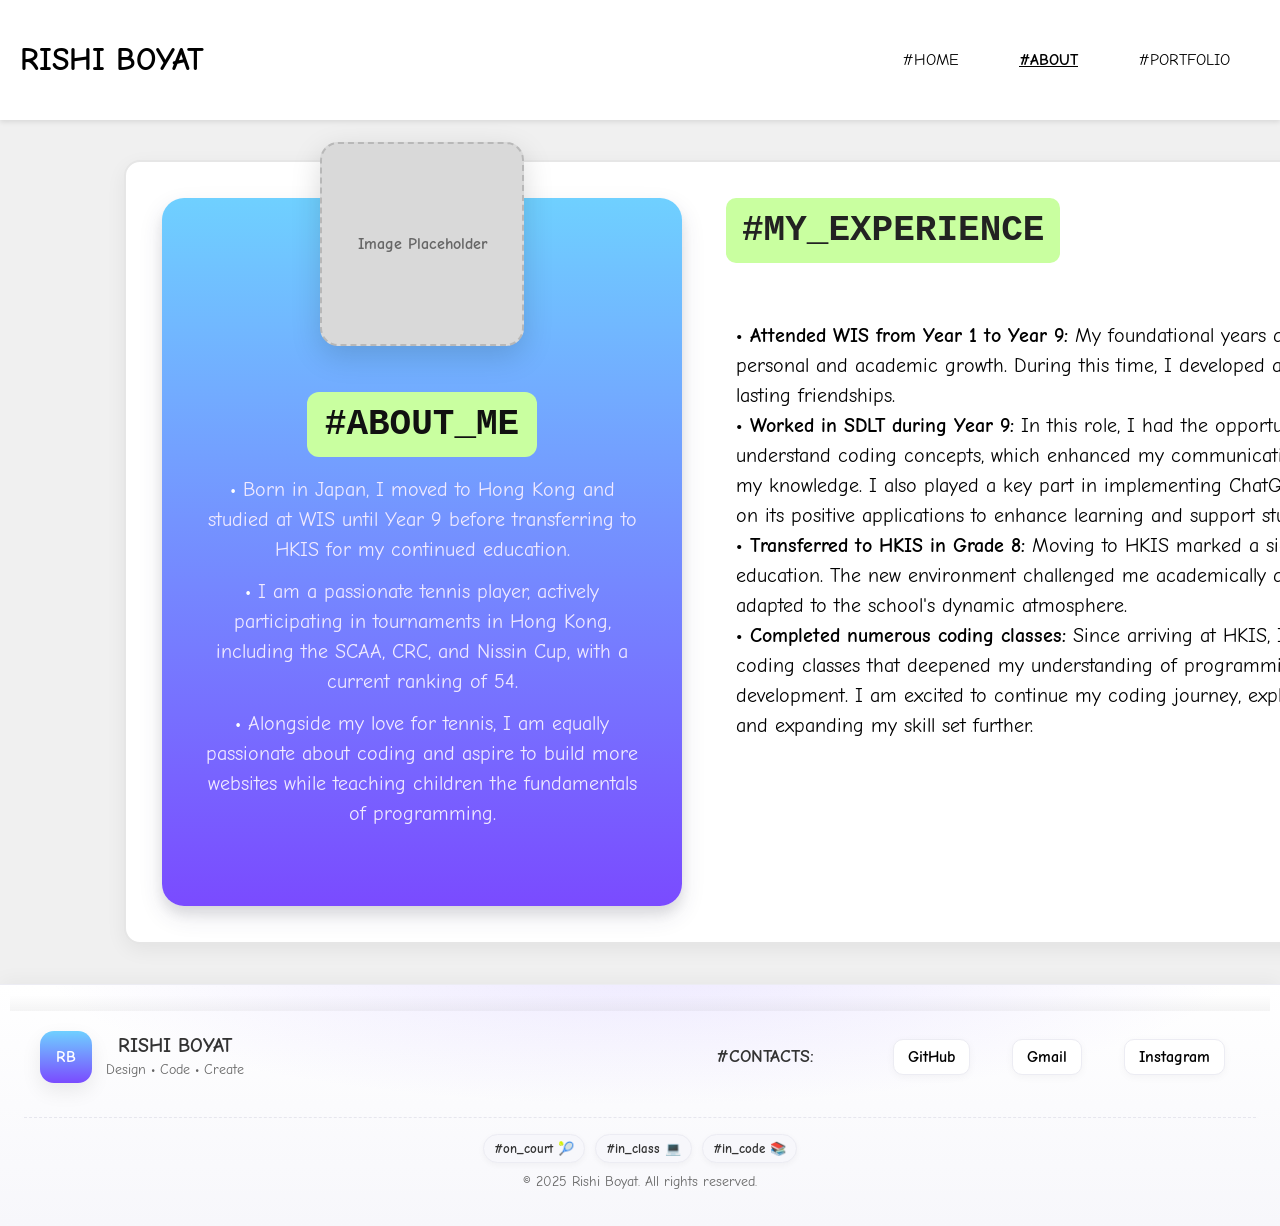
==== about.html @ 4d565f93 "First Change" ====
<!DOCTYPE html>
<html lang="en">
<head>
    <meta charset="UTF-8">
    <meta name="viewport" content="width=device-width, initial-scale=1.0">
    <title>#ABOUT</title>
    <link rel="stylesheet" href="style.css">
</head>
<style>
/* Full-width wrapper but with comfortable side padding */
.about-wrap.wide{
  width: 100%;
  margin: 40px 0;
  padding: 0 24px; /* space from the viewport edges */
}

/* Big box remains, now stretches full width */
.about-box{
  background: #ffffff;
  border: 2px solid #e6e6e6;
  border-radius: 16px;
  padding: 36px;
  box-shadow: 0 6px 20px rgba(0,0,0,.06);
  margin-right: 100px;
  width: 1400px;
  margin-left: 100px;
}

/* Wider grid so both columns are big and eye-catching */
.about-grid.wide{
  display: grid;
  grid-template-columns: minmax(380px, 520px) 1fr; /* larger about card, flexible right column */
  gap: 44px; /* generous gap between columns */
  align-items: start;
}

@media (max-width: 1100px){
  .about-grid.wide{
    grid-template-columns: 1fr; /* stack on small screens */
    gap: 28px;
  }
}

/* About card scales up inside the full-width layout */
.about-card{
  position: relative;
  background: linear-gradient(180deg, #6fd0ff, #7a4bff);
  color: #fff;
  border-radius: 22px;
  padding: 120px 28px 28px; /* more breathing room */
  box-shadow: 0 10px 25px rgba(50,50,93,.12), 0 8px 12px rgba(0,0,0,.08);
  min-height: 560px;
  text-align: center;
  font-family: 'Comic Neue', sans-serif;
}

.about-avatar{
  position: absolute;
  top: -56px;
  left: 50%;
  transform: translateX(-50%);
  width: 200px;
  height: 200px;
  border-radius: 18px;
  overflow: hidden;
  background: #d9d9d9;
  border: 2px dashed rgba(0,0,0,.15);
  box-shadow: 0 10px 30px rgba(0,0,0,.15);
  display: flex;
  align-items: center;
  justify-content: center;
  color: #666;
  font-weight: 700;
}

.about-tag{
  display: inline-block;
  background: #c9ffa0;
  color: #111;
  border-radius: 12px;
  padding: 12px 18px;
  font-weight: 700;
  font-family: ui-monospace, Menlo, Consolas, monospace;
  margin-top: 74px;
}
.about-tag--big{
  font-size: 36px; /* matches/edges the experience title for impact */
}

/* Bullet text larger for readability */
.about-list{
  list-style: none;
  padding: 0 10px;
  margin: 18px 0 0;
  color: #f1eaff;
  font-size: 20px;
  line-height: 1.5;
  text-align: center;
}
.about-list li{ margin: 12px 0; }
.about-list li::before{ content: "• "; color: #fff; }

/* Experience text enlarged for comfortable reading on wide layouts */
.exp-title{
  display: inline-block;
  background: #c9ffa0;
  color: #222;
  padding: 12px 16px;
  border-radius: 10px;
  font-weight: 700;
  font-size: 36px;
  font-family: ui-monospace, Menlo, Consolas, monospace;
  margin: 0 0 16px;
  margin-bottom: 40px;
}

.exp-list{
  list-style: none;
  padding: 0 10px;
  margin: 18px 0 0;
  color: #000000;
  font-size: 20px;
  line-height: 1.5;
}

.about-text{
  max-width: 80ch; /* readable line length; remove if you want it to run full width */
}
.about-text p{
  margin: 0 0 14px;
  color: #333;
  line-height: 1.65;
  font-size: 18px;
}

/* Ensure the big box edges don’t hug the viewport on small screens */
@media (max-width: 640px){
  .about-wrap.wide{ padding: 0 14px; }
  .about-box{ padding: 22px; }
  .about-avatar{ width: 170px; height: 170px; top: -46px; }
  .about-tag--big, .exp-title{ font-size: 30px; }
  .about-text p{ font-size: 16px; }
}
</style>
<body>

<header>
    <h1>RISHI BOYAT</h1>
    <nav>
        <a href="home.html">#HOME</a>
        <a href="about.html" class="active">#ABOUT</a>
        <a href="portfolios.html">#PORTFOLIO</a>
    </nav>
</header>

<main class="about-wrap wide">
  <section class="about-box">
    <div class="about-grid wide">
      <!-- Left: about card -->
      <div class="about-card">
        <div class="about-avatar" aria-label="image placeholder">Image Placeholder</div>
        <div class="about-tag about-tag--big">#ABOUT_ME</div>
        <ul class="about-list">
          <li>Born in Japan, I moved to Hong Kong and studied at WIS until Year 9 before transferring to HKIS for my continued education.</li>
          <li>I am a passionate tennis player, actively participating in tournaments in Hong Kong, including the SCAA, CRC, and Nissin Cup, with a current ranking of 54.</li>
          <li>Alongside my love for tennis, I am equally passionate about coding and aspire to build more websites while teaching children the fundamentals of programming.</li>
        </ul>
      </div>

      <!-- Right: text block -->
      <div class="about-text">
        <h2 class="exp-title">#MY_EXPERIENCE</h2>
        <ul class="exp-list">
          <li><strong>• Attended WIS from Year 1 to Year 9:</strong> My foundational years at WIS were crucial for my personal and academic growth. During this time, I developed a love for learning and built lasting friendships.</li>
          <li><strong>• Worked in SDLT during Year 9:</strong> In this role, I had the opportunity to help parents understand coding concepts, which enhanced my communication skills and reinforced my knowledge. I also played a key part in implementing ChatGPT in the school, focusing on its positive applications to enhance learning and support students.</li>
          <li><strong>• Transferred to HKIS in Grade 8:</strong> Moving to HKIS marked a significant transition in my education. The new environment challenged me academically and socially, and I quickly adapted to the school's dynamic atmosphere.</li>
          <li><strong>• Completed numerous coding classes:</strong> Since arriving at HKIS, I have taken various coding classes that deepened my understanding of programming languages and software development. I am excited to continue my coding journey, exploring new technologies and expanding my skill set further.</li>
        </ul>
      </div>
    </div>
  </section>
</main>

<footer class="site-footer">
  <div class="footer-inner">
    <!-- Brand block -->
    <div class="footer-brand">
      <div class="brand-badge">RB</div>
      <div class="brand-meta">
        <h3>RISHI BOYAT</h3>
        <p>Design • Code • Create</p>
      </div>
    </div>

    <!-- Contacts -->
    <div class="footer-contacts">
      <h3 class="footer-title">#CONTACTS:</h3>
      <nav class="contact-links" aria-label="Social links">
        <a href="https://github.com/KingRB04122009" target="_blank" rel="noopener noreferrer">GitHub</a>
        <a href="mailto:rishi.boyat@gmail.com">Gmail</a>
        <a href="https://instagram.com/rishiboyat12" target="_blank" rel="noopener noreferrer">Instagram</a>
      </nav>
    </div>
  </div>

  <div class="footer-bottom">
    <div class="chips">
      <span class="chip">#on_court 🎾</span>
      <span class="chip">#in_class 💻</span>
      <span class="chip">#in_code 📚</span>
    </div>
    <p class="legal">© <span id="year">2025</span> Rishi Boyat. All rights reserved.</p>
  </div>

</footer>

</body>
</html>
---- style.css ----
/* Import Google Fonts */
@import url('https://fonts.googleapis.com/css2?family=Comic+Neue:wght@400;700&display=swap');

body {
    font-family: 'Comic Neue', sans-serif; /* Use Comic Neue font */
    margin: 0;
    padding: 0;
    background-color: #f0f0f0;
    color: #333;
}

header {
    display: flex; /* Use flexbox for alignment */
    justify-content: space-between; /* Space between elements */
    align-items: center; /* Center items vertically */
    padding: 20px 20px; /* Padding for top and bottom */
    background-color: white; /* White background */
    color: black; /* Black text color */
    box-shadow: 0 2px 5px rgba(0, 0, 0, 0.1); /* Optional: subtle shadow for depth */
}

nav {
    display: flex; /* Use flexbox for navigation links */
}

nav a {
    margin: 0 15px;
    color: black; /* Change link color to black */
    text-decoration: none;
    font-weight: normal;
    padding: 10px 15px; /* Added padding for better click area */
    border-radius: 5px; /* Rounded corners */
    transition: background-color 0.3s, color 0.3s, transform 0.3s;
}

nav a:hover {
    background-color: #cfffb1; /* Bright background on hover */
    color: #6a11cb; /* Change text color on hover */
    transform: scale(1.1); /* Slightly enlarge text */
}

.active {
    font-weight: bold;
    text-decoration: underline;
}

/* Rest of your CSS remains unchanged */
.container {
    max-width: 900px;
    margin: 20px auto;
    background: white;
    border-radius: 10px;
    padding: 20px;
    box-shadow: 0 4px 20px rgba(0, 0, 0, 0.1);
}

.about, .experience, .contact {
    margin-bottom: 30px;
    padding: 20px;
    border-radius: 10px;
    box-shadow: 0 2px 10px rgba(0, 0, 0, 0.1);
}

.about {
    background: linear-gradient(135deg, #6a11cb, #2575fc);
    color: white;
}

.experience, .contact {
    background: #e9ecef;
}

h2 {
    margin: 0 0 10px;
}

p {
    margin: 10px 0;
}

footer {
    text-align: center;
    margin-top: 20px;
    padding: 10px;
}

.contact-info {
    margin-top: 20px;
    font-size: 1.1em;
}

.site-footer{
  margin-top: 40px;
  background:
    radial-gradient(1000px 240px at 50% -10%, rgba(165,143,255,.20), transparent 60%),
    linear-gradient(180deg, #ffffff 0%, #f7f7fb 100%);
  border-top: 1px solid #ececf3;
  box-shadow: 0 -4px 18px rgba(0,0,0,0.04);
  font-family: 'Comic Neue', sans-serif;
}

.footer-inner{
  max-width: 1200px;
  margin: 0 auto;
  padding: 20px 16px 26px;
  display: grid;
  grid-template-columns: 1fr auto;
  gap: 20px;
  align-items: center;
}
@media (max-width: 800px){
  .footer-inner{
    grid-template-columns: 1fr;
    text-align: left;
  }
}

/* Brand block */
.footer-brand{
  display: flex;
  align-items: center;
  gap: 14px;
  margin-bottom: 0px;
}
.brand-badge{
  width: 52px; height: 52px;
  border-radius: 14px;
  background: linear-gradient(180deg, #6fd0ff, #7a4bff);
  color: #fff;
  display: grid; place-items: center;
  font-weight: 800;
  letter-spacing: 0.5px;
  box-shadow: 0 8px 20px rgba(0,0,0,.08);
}
.brand-meta h3{
  font-size: 20px;
  line-height: 1.1;
  margin: 0;
}
.brand-meta p{
  margin: 4px 0 0;
  color: #666;
  font-size: 14px;
}

/* Contacts block */
.footer-contacts{
  display: flex;
  align-items: center;
  gap: 14px;
  flex-wrap: wrap;
  justify-content: flex-end;
}
@media (max-width: 800px){
  .footer-contacts{
    justify-content: flex-start;
  }
}

.footer-title{
  margin: 0;
  font-size: 18px;
  font-weight: 800;
  margin-right: 50px;
}

.contact-links{
  display: flex;
  gap: 12px;
  align-items: center;
}

.contact-links a{
  color: black;
  text-decoration: none;
  background: #ffffff;
  padding: 8px 14px;
  border-radius: 10px;
  border: 1px solid #ececf3;
  box-shadow: 0 2px 8px rgba(0,0,0,.04);
  transition: background-color .2s, color .2s, transform .2s, box-shadow .2s;
  font-weight: 700;
}
.contact-links a:hover{
  background-color: #cfffb1;
  color: #6a11cb;
  transform: translateY(-2px);
  box-shadow: 0 6px 16px rgba(0,0,0,.08);
}

/* Bottom strip with chips and legal */
.footer-bottom{
  border-top: 1px dashed #e6e6ee;
  margin-top: 8px;
  padding: 16px 16px 26px;
  max-width: 1200px;
  margin-left: auto;
  margin-right: auto;
}
.chips{
  display: flex;
  gap: 10px;
  flex-wrap: wrap;
  justify-content: center;
  margin-bottom: 10px;
}
.chip{
  background: #f7f7fb;
  border: 1px solid #ececf3;
  color: #333;
  padding: 6px 10px;
  border-radius: 999px;
  font-weight: 700;
  font-size: 13px;
  box-shadow: 0 2px 6px rgba(0,0,0,.04);
}
.legal{
  text-align: center;
  color: #666;
  font-size: 14px;
  margin: 0;
}

/* Optional: make footer stick out slightly from content above */
.site-footer::before{
  content: "";
  display: block;
  height: 16px;
  background:
    linear-gradient(180deg, transparent, rgba(0,0,0,.04));
}
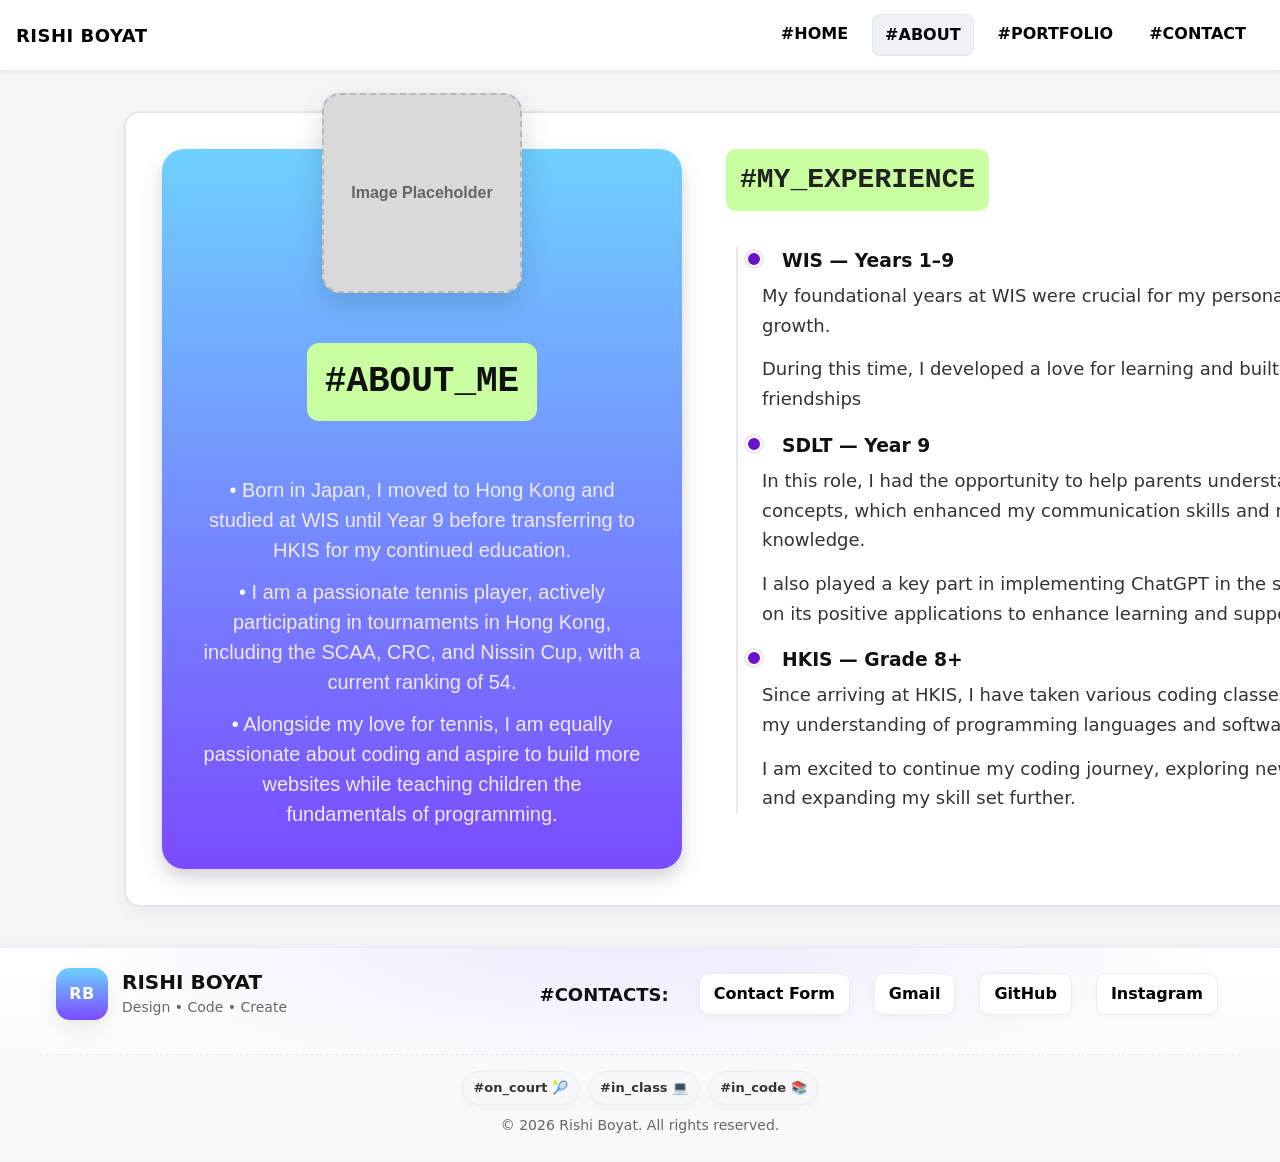
==== commit bc2e2b35: "Big Change" ====
--- a/about.html
+++ b/about.html
@@ -82,6 +82,7 @@
   font-weight: 700;
   font-family: ui-monospace, Menlo, Consolas, monospace;
   margin-top: 74px;
+  margin-bottom: 36px;
 }
 .about-tag--big{
   font-size: 36px; /* matches/edges the experience title for impact */
@@ -101,56 +102,93 @@
 .about-list li::before{ content: "• "; color: #fff; }
 
 /* Experience text enlarged for comfortable reading on wide layouts */
-.exp-title{
-  display: inline-block;
-  background: #c9ffa0;
-  color: #222;
-  padding: 12px 16px;
-  border-radius: 10px;
-  font-weight: 700;
-  font-size: 36px;
-  font-family: ui-monospace, Menlo, Consolas, monospace;
-  margin: 0 0 16px;
-  margin-bottom: 40px;
-}
-
-.exp-list{
-  list-style: none;
-  padding: 0 10px;
-  margin: 18px 0 0;
-  color: #000000;
-  font-size: 20px;
-  line-height: 1.5;
-}
-
-.about-text{
-  max-width: 80ch; /* readable line length; remove if you want it to run full width */
-}
-.about-text p{
-  margin: 0 0 14px;
-  color: #333;
-  line-height: 1.65;
-  font-size: 18px;
-}
-
-/* Ensure the big box edges don’t hug the viewport on small screens */
-@media (max-width: 640px){
-  .about-wrap.wide{ padding: 0 14px; }
-  .about-box{ padding: 22px; }
-  .about-avatar{ width: 170px; height: 170px; top: -46px; }
-  .about-tag--big, .exp-title{ font-size: 30px; }
-  .about-text p{ font-size: 16px; }
-}
+    .about-text{
+      max-width: 70ch;
+    }
+    .about-text p{
+      margin: 0 0 14px;
+      color: #333;
+      line-height: 1.65;
+      font-size: 18px;
+    }
+
+    .exp-title{
+      display: inline-block;
+      background: #c9ffa0;
+      color: #222;
+      padding: 10px 14px;
+      border-radius: 10px;
+      font-weight: 700;
+      font-size: 28px;
+      font-family: ui-monospace, Menlo, Consolas, monospace;
+      margin: 0 0 18px;
+    }
+
+    /* Visual timeline */
+    .timeline{
+      position: relative;
+      margin-top: 8px;
+      padding-left: 26px;
+    }
+    .timeline::before{
+      content: "";
+      position: absolute;
+      left: 10px;
+      top: 0;
+      bottom: 0;
+      width: 2px;
+      background: #e6e6ef;
+    }
+    .t-item{
+      position: relative;
+      margin: 18px 0;
+      padding-left: 10px;
+    }
+    .t-item::before{
+      content: "";
+      position: absolute;
+      left: -6px;
+      top: 4px;
+      width: 12px;
+      height: 12px;
+      background: #6a11cb;
+      border: 2px solid #fff;
+      border-radius: 50%;
+      box-shadow: 0 0 0 2px #e6e6ef;
+    }
+    .t-title{
+      margin: 0 0 6px;
+      font-weight: 700;
+      margin-left: 20px;
+    }
+    .t-meta{
+      margin: 0 0 8px;
+      color: #666;
+      font-size: 14px;
+      margin-left: 20px;
+    }
+    .t-desc{
+      margin: 0;
+      color: #333;
+      margin-left: 20px;
+    }
+
+    @media (max-width: 640px){
+      .about-card{ padding: 90px 20px 20px; }
+      .about-avatar{ width: 140px; height: 140px; top: -40px; }
+      .about-text p{ font-size: 16px; }
+    }
 </style>
 <body>
 
 <header>
-    <h1>RISHI BOYAT</h1>
-    <nav>
-        <a href="home.html">#HOME</a>
-        <a href="about.html" class="active">#ABOUT</a>
-        <a href="portfolios.html">#PORTFOLIO</a>
-    </nav>
+  <h1>RISHI BOYAT</h1>
+  <nav>
+    <a href="index.html">#HOME</a>
+    <a href="about.html" class="active">#ABOUT</a>
+    <a href="portfolios.html">#PORTFOLIO</a>
+    <a href="contact.html">#CONTACT</a>
+  </nav>
 </header>
 
 <main class="about-wrap wide">
@@ -167,15 +205,30 @@
         </ul>
       </div>
 
-      <!-- Right: text block -->
-      <div class="about-text">
+<div class="about-text">
         <h2 class="exp-title">#MY_EXPERIENCE</h2>
-        <ul class="exp-list">
-          <li><strong>• Attended WIS from Year 1 to Year 9:</strong> My foundational years at WIS were crucial for my personal and academic growth. During this time, I developed a love for learning and built lasting friendships.</li>
-          <li><strong>• Worked in SDLT during Year 9:</strong> In this role, I had the opportunity to help parents understand coding concepts, which enhanced my communication skills and reinforced my knowledge. I also played a key part in implementing ChatGPT in the school, focusing on its positive applications to enhance learning and support students.</li>
-          <li><strong>• Transferred to HKIS in Grade 8:</strong> Moving to HKIS marked a significant transition in my education. The new environment challenged me academically and socially, and I quickly adapted to the school's dynamic atmosphere.</li>
-          <li><strong>• Completed numerous coding classes:</strong> Since arriving at HKIS, I have taken various coding classes that deepened my understanding of programming languages and software development. I am excited to continue my coding journey, exploring new technologies and expanding my skill set further.</li>
-        </ul>
+
+        <div class="timeline" aria-label="Timeline of milestones">
+          <div class="t-item">
+            <h3 class="t-title">WIS — Years 1–9</h3>
+            <p class="t-meta">My foundational years at WIS were crucial for my personal and academic growth.</p>
+            <p class="t-desc">During this time, I developed a love for learning and built lasting friendships</p>
+          </div>
+
+          <div class="t-item">
+            <h3 class="t-title">SDLT — Year 9</h3>
+            <p class="t-meta">In this role, I had the opportunity to help parents understand coding concepts, which enhanced my communication skills and reinforced my knowledge.</p>
+            <p class="t-desc">I also played a key part in implementing ChatGPT in the school, focusing on its positive applications to enhance learning and support students.</p>
+          </div>
+
+          <div class="t-item">
+            <h3 class="t-title">HKIS — Grade 8+</h3>
+            <p class="t-meta">Since arriving at HKIS, I have taken various coding classes that deepened my understanding of programming languages and software development.</p>
+            <p class="t-desc">I am excited to continue my coding journey, exploring new technologies and expanding my skill set further.</p>
+          </div>
+
+          </div>
+        </div>
       </div>
     </div>
   </section>
@@ -183,7 +236,6 @@
 
 <footer class="site-footer">
   <div class="footer-inner">
-    <!-- Brand block -->
     <div class="footer-brand">
       <div class="brand-badge">RB</div>
       <div class="brand-meta">
@@ -192,12 +244,12 @@
       </div>
     </div>
 
-    <!-- Contacts -->
     <div class="footer-contacts">
       <h3 class="footer-title">#CONTACTS:</h3>
       <nav class="contact-links" aria-label="Social links">
+        <a href="contact.html">Contact Form</a>
+        <a href="mailto:rishi.boyat@gmail.com">Gmail</a>
         <a href="https://github.com/KingRB04122009" target="_blank" rel="noopener noreferrer">GitHub</a>
-        <a href="mailto:rishi.boyat@gmail.com">Gmail</a>
         <a href="https://instagram.com/rishiboyat12" target="_blank" rel="noopener noreferrer">Instagram</a>
       </nav>
     </div>
@@ -211,8 +263,11 @@
     </div>
     <p class="legal">© <span id="year">2025</span> Rishi Boyat. All rights reserved.</p>
   </div>
-
 </footer>
+
+<script>
+  document.getElementById('year').textContent = new Date().getFullYear();
+</script>
 
 </body>
 </html>
--- a/style.css
+++ b/style.css
@@ -1,94 +1,80 @@
-/* Import Google Fonts */
-@import url('https://fonts.googleapis.com/css2?family=Comic+Neue:wght@400;700&display=swap');
+/* Typography: professional, consistent (system UI stack for performance) */
+* { box-sizing: border-box; }
+
+html {
+  -webkit-text-size-adjust: 100%;
+}
 
 body {
-    font-family: 'Comic Neue', sans-serif; /* Use Comic Neue font */
-    margin: 0;
-    padding: 0;
-    background-color: #f0f0f0;
-    color: #333;
-}
+  margin: 0;
+  padding: 0;
+  background-color: #f7f7fb;
+  color: #111;
+  font-family: system-ui, -apple-system, Segoe UI, Roboto, "Helvetica Neue", Arial, "Noto Sans", "Liberation Sans", sans-serif;
+  line-height: 1.5;
+  text-rendering: optimizeLegibility;
+}
+
+/* Smooth page fade-in; respect prefers-reduced-motion */
+@media (prefers-reduced-motion: no-preference) {
+  body {
+    opacity: 0;
+    animation: fadeIn .35s ease-out forwards;
+  }
+}
+@keyframes fadeIn {
+  from { opacity: 0; transform: translateY(4px); }
+  to   { opacity: 1; transform: translateY(0); }
+}
+
+a { color: inherit; }
 
 header {
-    display: flex; /* Use flexbox for alignment */
-    justify-content: space-between; /* Space between elements */
-    align-items: center; /* Center items vertically */
-    padding: 20px 20px; /* Padding for top and bottom */
-    background-color: white; /* White background */
-    color: black; /* Black text color */
-    box-shadow: 0 2px 5px rgba(0, 0, 0, 0.1); /* Optional: subtle shadow for depth */
+  position: sticky;
+  top: 0;
+  z-index: 100;
+  display: flex;
+  justify-content: space-between;
+  align-items: center;
+  padding: 14px 16px;
+  background-color: #ffffff;
+  color: black;
+  border-bottom: 1px solid #ececf3;
+  box-shadow: 0 2px 5px rgba(0,0,0,0.04);
+}
+
+header h1 {
+  margin: 0;
+  font-size: 18px;
+  letter-spacing: .5px;
 }
 
 nav {
-    display: flex; /* Use flexbox for navigation links */
+  display: flex;
+  flex-wrap: wrap;
 }
 
 nav a {
-    margin: 0 15px;
-    color: black; /* Change link color to black */
-    text-decoration: none;
-    font-weight: normal;
-    padding: 10px 15px; /* Added padding for better click area */
-    border-radius: 5px; /* Rounded corners */
-    transition: background-color 0.3s, color 0.3s, transform 0.3s;
-}
-
+  margin: 0 6px;
+  color: black;
+  text-decoration: none;
+  font-weight: 600;
+  padding: 8px 12px;
+  border-radius: 8px;
+  transition: background-color .2s, color .2s, transform .2s, box-shadow .2s;
+}
 nav a:hover {
-    background-color: #cfffb1; /* Bright background on hover */
-    color: #6a11cb; /* Change text color on hover */
-    transform: scale(1.1); /* Slightly enlarge text */
-}
-
-.active {
-    font-weight: bold;
-    text-decoration: underline;
-}
-
-/* Rest of your CSS remains unchanged */
-.container {
-    max-width: 900px;
-    margin: 20px auto;
-    background: white;
-    border-radius: 10px;
-    padding: 20px;
-    box-shadow: 0 4px 20px rgba(0, 0, 0, 0.1);
-}
-
-.about, .experience, .contact {
-    margin-bottom: 30px;
-    padding: 20px;
-    border-radius: 10px;
-    box-shadow: 0 2px 10px rgba(0, 0, 0, 0.1);
-}
-
-.about {
-    background: linear-gradient(135deg, #6a11cb, #2575fc);
-    color: white;
-}
-
-.experience, .contact {
-    background: #e9ecef;
-}
-
-h2 {
-    margin: 0 0 10px;
-}
-
-p {
-    margin: 10px 0;
-}
-
-footer {
-    text-align: center;
-    margin-top: 20px;
-    padding: 10px;
-}
-
-.contact-info {
-    margin-top: 20px;
-    font-size: 1.1em;
-}
-
+  background-color: #cfffb1;
+  color: #6a11cb;
+  transform: translateY(-1px);
+  box-shadow: 0 3px 10px rgba(0,0,0,.06);
+}
+nav a.active {
+  background: #eef1f6;
+  border: 1px solid #e6e6ef;
+}
+
+/* Footer (shared) */
 .site-footer{
   margin-top: 40px;
   background:
@@ -96,7 +82,6 @@
     linear-gradient(180deg, #ffffff 0%, #f7f7fb 100%);
   border-top: 1px solid #ececf3;
   box-shadow: 0 -4px 18px rgba(0,0,0,0.04);
-  font-family: 'Comic Neue', sans-serif;
 }
 
 .footer-inner{
@@ -115,12 +100,10 @@
   }
 }
 
-/* Brand block */
 .footer-brand{
   display: flex;
   align-items: center;
   gap: 14px;
-  margin-bottom: 0px;
 }
 .brand-badge{
   width: 52px; height: 52px;
@@ -143,7 +126,6 @@
   font-size: 14px;
 }
 
-/* Contacts block */
 .footer-contacts{
   display: flex;
   align-items: center;
@@ -161,7 +143,7 @@
   margin: 0;
   font-size: 18px;
   font-weight: 800;
-  margin-right: 50px;
+  margin-right: 10px;
 }
 
 .contact-links{
@@ -188,7 +170,6 @@
   box-shadow: 0 6px 16px rgba(0,0,0,.08);
 }
 
-/* Bottom strip with chips and legal */
 .footer-bottom{
   border-top: 1px dashed #e6e6ee;
   margin-top: 8px;
@@ -221,11 +202,20 @@
   margin: 0;
 }
 
-/* Optional: make footer stick out slightly from content above */
-.site-footer::before{
-  content: "";
-  display: block;
-  height: 16px;
-  background:
-    linear-gradient(180deg, transparent, rgba(0,0,0,.04));
+/* Buttons (baseline) */
+.btn{
+  font-family: inherit;
+}
+
+/* Accessibility focus baseline */
+a:focus-visible, button:focus-visible, input:focus-visible, textarea:focus-visible{
+  outline: 3px solid #a7d3ff;
+  outline-offset: 2px;
+  border-radius: 8px;
+}
+
+/* Prevent accidental horizontal scrolls site-wide */
+html, body {
+  max-width: 100%;
+  overflow-x: hidden;
 }
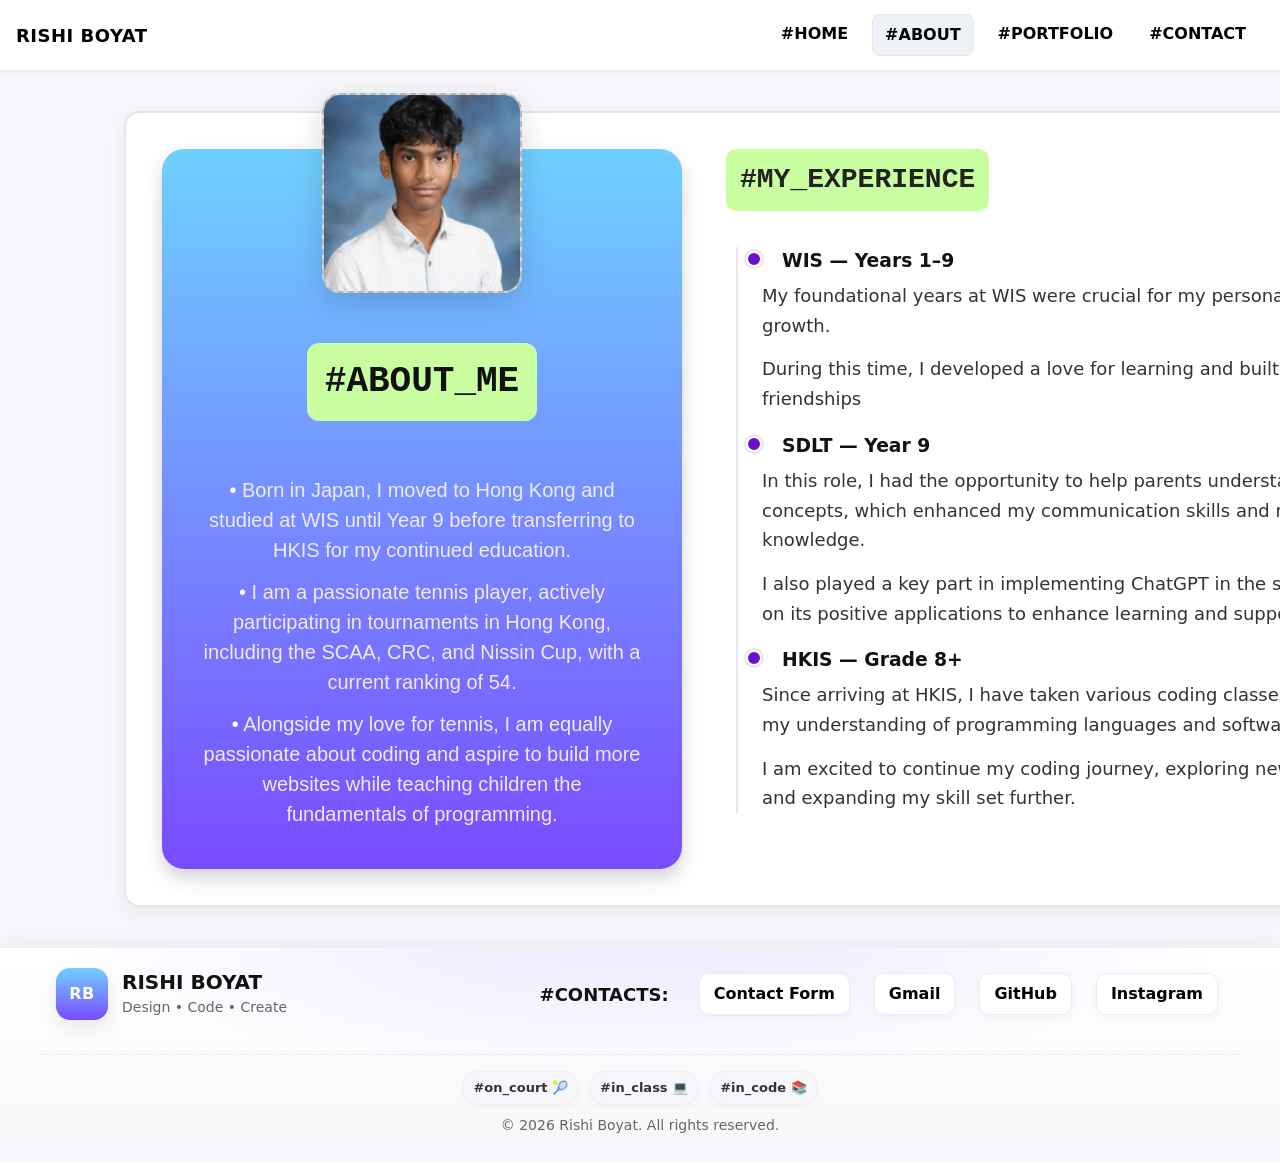
==== commit c5ee84df: "FINAL FINAL" ====
--- a/about.html
+++ b/about.html
@@ -69,8 +69,14 @@
   display: flex;
   align-items: center;
   justify-content: center;
-  color: #666;
-  font-weight: 700;
+}
+
+/* Ensure image fills the avatar frame nicely */
+.about-avatar img{
+  width: 100%;
+  height: 100%;
+  object-fit: cover;
+  display: block;
 }
 
 .about-tag{
@@ -102,82 +108,82 @@
 .about-list li::before{ content: "• "; color: #fff; }
 
 /* Experience text enlarged for comfortable reading on wide layouts */
-    .about-text{
-      max-width: 70ch;
-    }
-    .about-text p{
-      margin: 0 0 14px;
-      color: #333;
-      line-height: 1.65;
-      font-size: 18px;
-    }
-
-    .exp-title{
-      display: inline-block;
-      background: #c9ffa0;
-      color: #222;
-      padding: 10px 14px;
-      border-radius: 10px;
-      font-weight: 700;
-      font-size: 28px;
-      font-family: ui-monospace, Menlo, Consolas, monospace;
-      margin: 0 0 18px;
-    }
-
-    /* Visual timeline */
-    .timeline{
-      position: relative;
-      margin-top: 8px;
-      padding-left: 26px;
-    }
-    .timeline::before{
-      content: "";
-      position: absolute;
-      left: 10px;
-      top: 0;
-      bottom: 0;
-      width: 2px;
-      background: #e6e6ef;
-    }
-    .t-item{
-      position: relative;
-      margin: 18px 0;
-      padding-left: 10px;
-    }
-    .t-item::before{
-      content: "";
-      position: absolute;
-      left: -6px;
-      top: 4px;
-      width: 12px;
-      height: 12px;
-      background: #6a11cb;
-      border: 2px solid #fff;
-      border-radius: 50%;
-      box-shadow: 0 0 0 2px #e6e6ef;
-    }
-    .t-title{
-      margin: 0 0 6px;
-      font-weight: 700;
-      margin-left: 20px;
-    }
-    .t-meta{
-      margin: 0 0 8px;
-      color: #666;
-      font-size: 14px;
-      margin-left: 20px;
-    }
-    .t-desc{
-      margin: 0;
-      color: #333;
-      margin-left: 20px;
-    }
-
-    @media (max-width: 640px){
-      .about-card{ padding: 90px 20px 20px; }
-      .about-avatar{ width: 140px; height: 140px; top: -40px; }
-      .about-text p{ font-size: 16px; }
-    }
+.about-text{
+  max-width: 70ch;
+}
+.about-text p{
+  margin: 0 0 14px;
+  color: #333;
+  line-height: 1.65;
+  font-size: 18px;
+}
+
+.exp-title{
+  display: inline-block;
+  background: #c9ffa0;
+  color: #222;
+  padding: 10px 14px;
+  border-radius: 10px;
+  font-weight: 700;
+  font-size: 28px;
+  font-family: ui-monospace, Menlo, Consolas, monospace;
+  margin: 0 0 18px;
+}
+
+/* Visual timeline */
+.timeline{
+  position: relative;
+  margin-top: 8px;
+  padding-left: 26px;
+}
+.timeline::before{
+  content: "";
+  position: absolute;
+  left: 10px;
+  top: 0;
+  bottom: 0;
+  width: 2px;
+  background: #e6e6ef;
+}
+.t-item{
+  position: relative;
+  margin: 18px 0;
+  padding-left: 10px;
+}
+.t-item::before{
+  content: "";
+  position: absolute;
+  left: -6px;
+  top: 4px;
+  width: 12px;
+  height: 12px;
+  background: #6a11cb;
+  border: 2px solid #fff;
+  border-radius: 50%;
+  box-shadow: 0 0 0 2px #e6e6ef;
+}
+.t-title{
+  margin: 0 0 6px;
+  font-weight: 700;
+  margin-left: 20px;
+}
+.t-meta{
+  margin: 0 0 8px;
+  color: #666;
+  font-size: 14px;
+  margin-left: 20px;
+}
+.t-desc{
+  margin: 0;
+  color: #333;
+  margin-left: 20px;
+}
+
+@media (max-width: 640px){
+  .about-card{ padding: 90px 20px 20px; }
+  .about-avatar{ width: 140px; height: 140px; top: -40px; }
+  .about-text p{ font-size: 16px; }
+}
 </style>
 <body>
 
@@ -196,7 +202,11 @@
     <div class="about-grid wide">
       <!-- Left: about card -->
       <div class="about-card">
-        <div class="about-avatar" aria-label="image placeholder">Image Placeholder</div>
+        <!-- Replace the src value with your image URL -->
+        <div class="about-avatar" role="img" aria-label="Profile image">
+          <img src="picture-70c20bb6fb41374b83eafc583edce2e0_66ecf325489f5.jpg" alt="Rishi Boyat profile photo">
+        </div>
+
         <div class="about-tag about-tag--big">#ABOUT_ME</div>
         <ul class="about-list">
           <li>Born in Japan, I moved to Hong Kong and studied at WIS until Year 9 before transferring to HKIS for my continued education.</li>
@@ -205,7 +215,7 @@
         </ul>
       </div>
 
-<div class="about-text">
+      <div class="about-text">
         <h2 class="exp-title">#MY_EXPERIENCE</h2>
 
         <div class="timeline" aria-label="Timeline of milestones">
@@ -227,7 +237,6 @@
             <p class="t-desc">I am excited to continue my coding journey, exploring new technologies and expanding my skill set further.</p>
           </div>
 
-          </div>
         </div>
       </div>
     </div>
